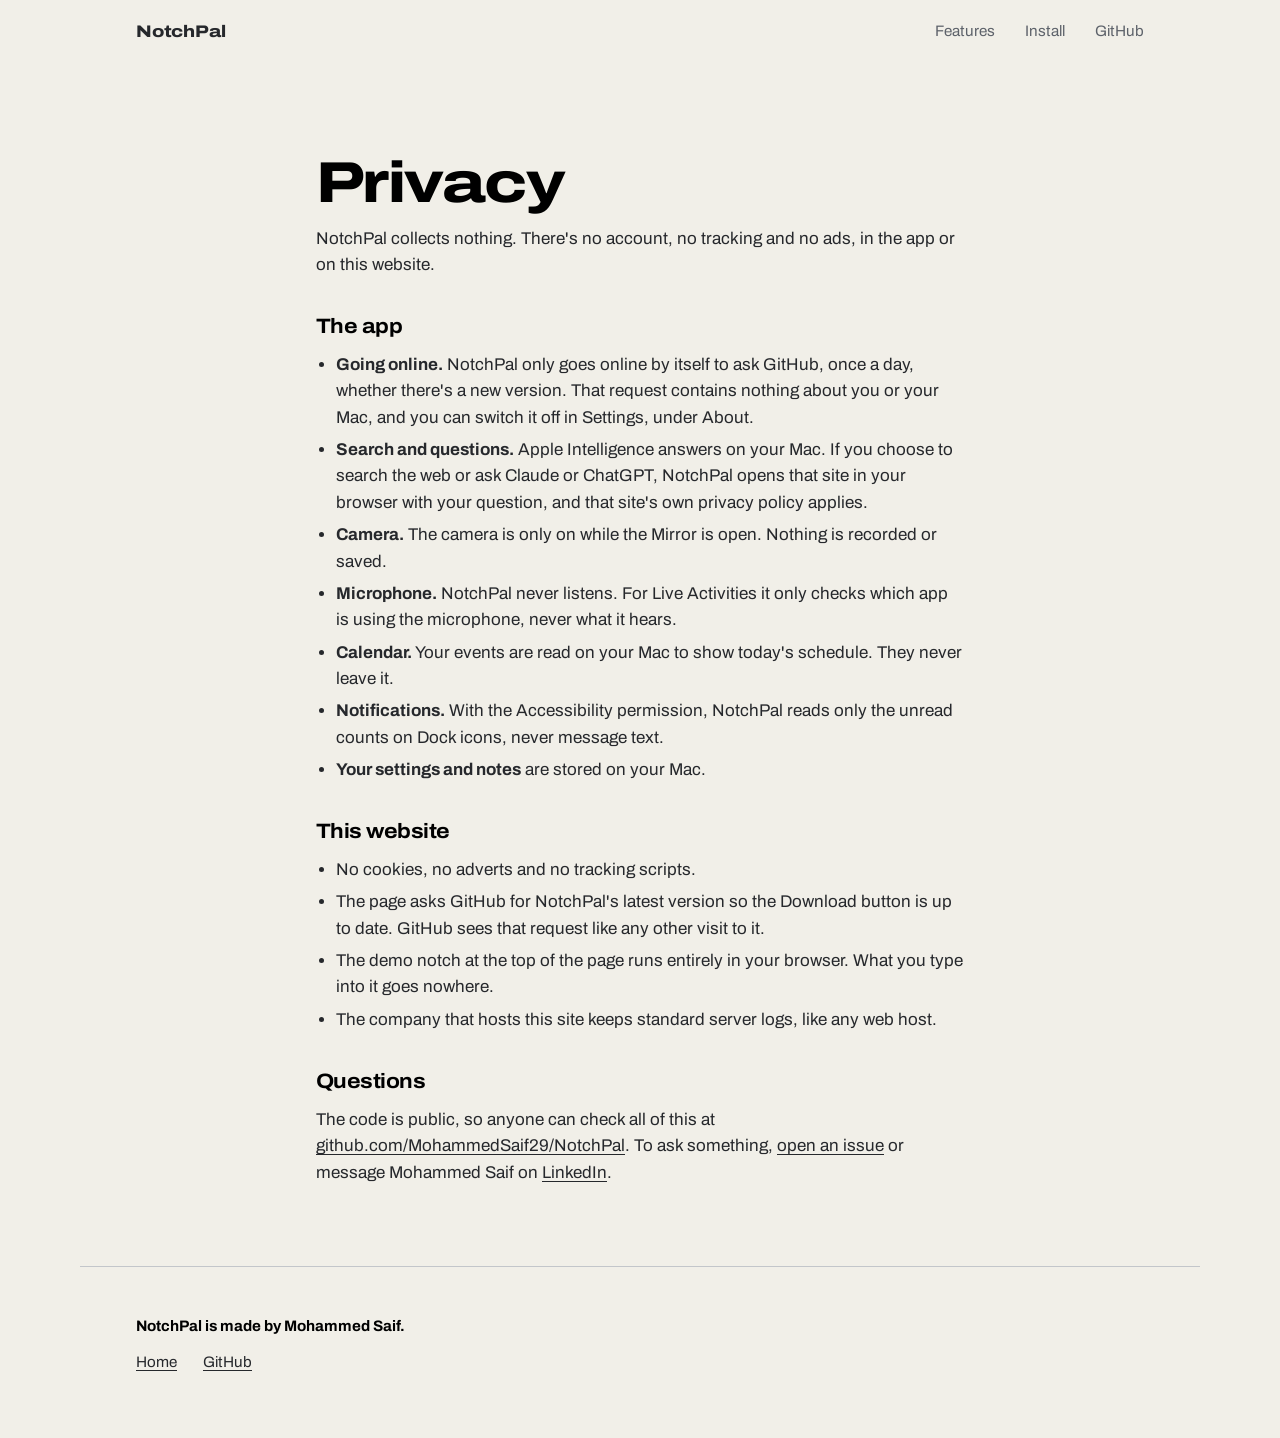
==== website/privacy.html @ 38410225 "Website: home page, privacy page and a readme One page: what NotchPal does, safety, install steps an" ====
<!doctype html>
<html lang="en">
<head>
  <meta charset="utf-8">
  <meta name="viewport" content="width=device-width, initial-scale=1">
  <title>Privacy · NotchPal</title>
  <meta name="description" content="NotchPal collects nothing: no account, no tracking and no ads. What the app and this website do and don't do with your data.">
  <link rel="canonical" href="https://getnotchpal.com/privacy.html">
  <link rel="icon" href="favicon.svg" type="image/svg+xml">
  <link rel="stylesheet" href="styles.css">
</head>
<body>
  <header class="top">
    <a class="wordmark" href="./" aria-label="NotchPal home">NotchPal</a>
    <nav aria-label="Main">
      <a href="./#features">Features</a>
      <a href="./#install">Install</a>
      <a href="https://github.com/MohammedSaif29/NotchPal">GitHub</a>
    </nav>
  </header>
  <main class="text-page">
    <h1>Privacy</h1>
    <p>NotchPal collects nothing. There's no account, no tracking and no ads, in the app or on this website.</p>

    <h2>The app</h2>
    <ul>
      <li><strong>Going online.</strong> NotchPal only goes online by itself to ask GitHub, once a day, whether there's a new version. That request contains nothing about you or your Mac, and you can switch it off in Settings, under About.</li>
      <li><strong>Search and questions.</strong> Apple Intelligence answers on your Mac. If you choose to search the web or ask Claude or ChatGPT, NotchPal opens that site in your browser with your question, and that site's own privacy policy applies.</li>
      <li><strong>Camera.</strong> The camera is only on while the Mirror is open. Nothing is recorded or saved.</li>
      <li><strong>Microphone.</strong> NotchPal never listens. For Live Activities it only checks which app is using the microphone, never what it hears.</li>
      <li><strong>Calendar.</strong> Your events are read on your Mac to show today's schedule. They never leave it.</li>
      <li><strong>Notifications.</strong> With the Accessibility permission, NotchPal reads only the unread counts on Dock icons, never message text.</li>
      <li><strong>Your settings and notes</strong> are stored on your Mac.</li>
    </ul>

    <h2>This website</h2>
    <ul>
      <li>No cookies, no adverts and no tracking scripts.</li>
      <li>The page asks GitHub for NotchPal's latest version so the Download button is up to date. GitHub sees that request like any other visit to it.</li>
      <li>The demo notch at the top of the page runs entirely in your browser. What you type into it goes nowhere.</li>
      <li>The company that hosts this site keeps standard server logs, like any web host.</li>
    </ul>

    <h2>Questions</h2>
    <p>The code is public, so anyone can check all of this at <a href="https://github.com/MohammedSaif29/NotchPal">github.com/MohammedSaif29/NotchPal</a>. To ask something, <a href="https://github.com/MohammedSaif29/NotchPal/issues/new/choose">open an issue</a> or message Mohammed Saif on <a href="https://www.linkedin.com/in/saif-mohammed-939902335/">LinkedIn</a>.</p>
  </main>
  <footer class="foot">
    <p class="made">NotchPal is made by Mohammed Saif.</p>
    <nav aria-label="More">
      <a href="./">Home</a>
      <a href="https://github.com/MohammedSaif29/NotchPal">GitHub</a>
    </nav>
  </footer>
</body>
</html>
---- website/styles.css ----
/* NotchPal website. Ink wash: soft ivory paper, cool gray, charcoal, and the true black of the notch. */

@font-face {
  font-family: "Archivo";
  src: url("fonts/archivo-latin-variable.woff2") format("woff2");
  font-weight: 100 900;
  font-stretch: 62% 125%;
  font-display: swap;
}

:root {
  --paper: #f1efe8;
  --paper-high: #faf9f5;
  --mist: #d9dbdd;
  --rule: #c3c6ca;
  --gray: #5d626a;
  --charcoal: #26282c;
  --ink: #000;
  --notch-w: 200px;
  --notch-h: 34px;
  --page: 1120px;
  --gutter: clamp(20px, 5vw, 56px);
}

* { box-sizing: border-box; }

html { scroll-behavior: smooth; scroll-padding-top: 72px; }

body {
  margin: 0;
  background: var(--paper);
  color: var(--charcoal);
  font-family: "Archivo", "Helvetica Neue", Arial, sans-serif;
  font-size: 1.0625rem;
  line-height: 1.55;
  -webkit-font-smoothing: antialiased;
}

h1, h2, h3, p, dl, dd, ol, ul, figure { margin: 0; padding: 0; }
img { display: block; max-width: 100%; height: auto; }
a { color: inherit; text-underline-offset: 0.18em; text-decoration-thickness: 1px; }
a:hover { text-decoration-thickness: 2px; }
:focus-visible { outline: 2px solid var(--charcoal); outline-offset: 3px; border-radius: 4px; }

.sr-only {
  position: absolute; width: 1px; height: 1px; overflow: hidden;
  clip-path: inset(50%); white-space: nowrap;
}
.skip {
  position: absolute; left: 12px; top: -60px; z-index: 60;
  background: var(--ink); color: var(--paper); padding: 10px 14px; border-radius: 10px;
}
.skip:focus { top: 46px; }

kbd {
  display: inline-block; min-width: 1.7em; padding: 0.05em 0.45em;
  font: inherit; font-size: 0.86em; font-weight: 600; text-align: center;
  background: var(--paper-high); border: 1px solid var(--rule);
  border-bottom-width: 2px; border-radius: 6px;
}
code {
  font-family: ui-monospace, "SF Mono", Menlo, monospace; font-size: 0.86em;
  background: var(--mist); padding: 0.12em 0.4em; border-radius: 5px; overflow-wrap: anywhere;
}

/* ---------- Page frame ---------- */

.top, main > section, .foot {
  max-width: var(--page);
  margin-inline: auto;
  padding-inline: var(--gutter);
}

.top {
  display: flex; align-items: center; justify-content: space-between;
  height: 64px;
}
.wordmark {
  font-weight: 800; font-stretch: 118%; font-size: 1.05rem;
  letter-spacing: -0.01em; text-decoration: none;
}
.top nav { display: flex; gap: clamp(14px, 2.4vw, 30px); font-size: 0.95rem; }
.top nav a { text-decoration: none; color: var(--gray); }
.top nav a:hover { color: var(--ink); }

/* ---------- Hero ---------- */

.hero { padding-top: clamp(72px, 13vh, 150px); padding-bottom: clamp(64px, 10vh, 120px); }
.hero h1 {
  max-width: 11ch;
  font-size: clamp(2.9rem, 9.2vw, 7.4rem);
  font-weight: 800; font-stretch: 125%;
  line-height: 0.94; letter-spacing: -0.035em;
  color: var(--ink);
}
.lead {
  max-width: 58ch; margin-top: clamp(24px, 4vh, 40px);
  font-size: clamp(1.1rem, 1.5vw, 1.3rem); line-height: 1.5;
}
.cta { display: flex; flex-wrap: wrap; align-items: center; gap: 14px 22px; margin-top: 32px; }
.button {
  display: inline-block; padding: 15px 28px;
  background: var(--ink); color: var(--paper-high);
  font-weight: 650; font-stretch: 108%; text-decoration: none;
  border-radius: 999px;
  transition: transform 0.15s ease;
}
.button:hover { transform: translateY(-2px); }
.button:active { transform: translateY(0); }
.fine { font-size: 0.9rem; color: var(--gray); }
.try { margin-top: 44px; font-size: 0.98rem; color: var(--gray); }
.try-touch, .try-keys { display: none; }
@media (hover: hover) and (pointer: fine) { .try-keys { display: inline; } }
@media (hover: none) { .try-pointer { display: none; } .try-touch { display: inline; } }

/* ---------- Features ---------- */

main h2 {
  font-size: clamp(1.7rem, 3.4vw, 2.7rem);
  font-weight: 750; font-stretch: 116%;
  line-height: 1.05; letter-spacing: -0.025em; color: var(--ink);
}
main > section { padding-block: clamp(48px, 8vh, 96px); }

.feature {
  display: grid; align-items: center;
  grid-template-columns: minmax(0, 1.25fr) minmax(0, 1fr);
  gap: clamp(28px, 5vw, 72px);
}
.feature-flip { grid-template-columns: minmax(0, 1fr) minmax(0, 1.25fr); }
.feature-flip .screen { order: 2; }
.copy p { margin-top: 18px; max-width: 46ch; }
.copy .fine { margin-top: 14px; }

.screen {
  background: var(--mist); border-radius: 22px; overflow: hidden;
}
.screen img { width: 100%; }

.screen-live { aspect-ratio: 5 / 2; position: relative; }
.live-scene { position: absolute; inset: 0; display: flex; justify-content: center; align-items: flex-start; gap: 8px; }
.live-notch {
  display: flex; align-items: center; justify-content: space-between;
  width: min(58%, 300px); height: 44px; padding: 0 16px;
  background: var(--ink); color: #fff; border-radius: 0 0 14px 14px;
  font-weight: 650; font-variant-numeric: tabular-nums;
}
.live-drop {
  width: 44px; height: 44px; margin-top: 0; padding: 9px;
  background: var(--ink); border-radius: 0 0 22px 22px;
}
.live-drop .art { width: 26px; height: 26px; }

.more h2 { max-width: 16ch; }
.more-list {
  display: grid; grid-template-columns: repeat(auto-fit, minmax(240px, 1fr));
  gap: 0 clamp(24px, 4vw, 56px); margin-top: 36px;
}
.more-list > div { padding: 18px 0; border-top: 1px solid var(--rule); }
.more-list dt { font-weight: 700; color: var(--ink); }
.more-list dd { margin-top: 4px; color: var(--gray); font-size: 0.98rem; }
.strip img { aspect-ratio: 5 / 2; object-fit: cover; }
.strip { display: grid; grid-template-columns: repeat(3, 1fr); gap: 16px; margin-top: 40px; }

/* ---------- Safety: the page inverts to charcoal ---------- */

main > .safety {
  max-width: none; background: var(--charcoal); color: var(--paper);
  padding-inline: max(var(--gutter), calc((100vw - var(--page)) / 2 + var(--gutter)));
}
.safety h2, .safety h3 { color: var(--paper-high); }
.safety-points {
  display: grid; grid-template-columns: repeat(auto-fit, minmax(250px, 1fr));
  gap: clamp(24px, 4vw, 56px); margin-top: 36px;
}
.safety h3 { font-size: 1.15rem; font-weight: 700; font-stretch: 110%; }
.safety-points p { margin-top: 10px; color: #c9ccd1; }
.fingerprint { margin-top: 40px; padding-top: 22px; border-top: 1px solid #45484e; color: #c9ccd1; font-size: 0.95rem; max-width: 78ch; }
.safety code { background: #3a3d43; color: var(--paper-high); }
.safety :focus-visible { outline-color: var(--paper); }

/* ---------- Install and questions ---------- */

.steps { counter-reset: step; list-style: none; margin-top: 30px; max-width: 70ch; }
.steps li {
  counter-increment: step; position: relative;
  padding: 16px 0 16px 58px; border-top: 1px solid var(--rule);
}
.steps li::before {
  content: counter(step); position: absolute; left: 0; top: 13px;
  width: 36px; height: 36px; display: grid; place-items: center;
  background: var(--ink); color: var(--paper-high); border-radius: 50%;
  font-weight: 700; font-size: 0.95rem;
}
.steps strong { color: var(--ink); }
.install > p { margin-top: 22px; max-width: 70ch; }

.faq details { border-top: 1px solid var(--rule); max-width: 78ch; }
.faq details:last-of-type { border-bottom: 1px solid var(--rule); }
.faq h2 { margin-bottom: 30px; }
.faq summary {
  cursor: pointer; padding: 18px 34px 18px 0; position: relative;
  font-weight: 650; color: var(--ink); list-style: none;
}
.faq summary::-webkit-details-marker { display: none; }
.faq summary::after {
  content: ""; position: absolute; right: 6px; top: 50%; width: 9px; height: 9px;
  border-right: 2px solid var(--charcoal); border-bottom: 2px solid var(--charcoal);
  transform: translateY(-70%) rotate(45deg); transition: transform 0.2s ease;
}
.faq details[open] summary::after { transform: translateY(-30%) rotate(-135deg); }
.faq details p { padding: 0 0 20px; max-width: 64ch; color: var(--gray); }

/* ---------- Footer ---------- */

.foot { padding-block: 48px 64px; border-top: 1px solid var(--rule); font-size: 0.95rem; }
.foot nav { display: flex; flex-wrap: wrap; gap: 8px 26px; margin-top: 12px; }
.made { font-weight: 700; color: var(--ink); }
.legal { margin-top: 22px; color: var(--gray); font-size: 0.85rem; max-width: 80ch; }

/* ---------- Text pages (privacy) ---------- */

.text-page { max-width: 760px; margin-inline: auto; padding: clamp(64px, 10vh, 110px) var(--gutter) 80px; }
.text-page h1 { font-size: clamp(2.2rem, 6vw, 3.6rem); font-weight: 800; font-stretch: 122%; line-height: 1; letter-spacing: -0.03em; color: var(--ink); }
.text-page h2 { font-size: 1.3rem; font-weight: 700; font-stretch: 110%; margin-top: 38px; color: var(--ink); }
.text-page p, .text-page ul { margin-top: 14px; }
.text-page ul { padding-left: 1.2em; }
.text-page li { margin-top: 6px; }

/* ---------- The island ---------- */

.island { position: fixed; inset: 0 0 auto 0; height: 0; z-index: 50; color: #fff; }
.island-ink, .island-intro {
  position: absolute; top: 0; left: 50%; transform: translateX(-50%);
  pointer-events: none; overflow: visible;
}
.island-ink { display: none; }
.island-ink rect, .island-ink circle { fill: var(--ink); }
.island-intro path {
  fill: none; stroke: var(--gray); stroke-width: 2; stroke-linecap: round;
  stroke-dasharray: 1; stroke-dashoffset: 1;
  animation: trace 1.1s 0.25s cubic-bezier(0.6, 0, 0.2, 1) forwards, fade-out 0.5s 1.5s ease forwards;
}
@keyframes trace { to { stroke-dashoffset: 0; } }
@keyframes fade-out { to { opacity: 0; } }

.notch {
  position: absolute; top: 0; left: 50%; width: var(--notch-w); height: var(--notch-h);
  margin-left: calc(var(--notch-w) / -2); padding: 0 12px;
  display: flex; align-items: center; justify-content: space-between;
  background: var(--ink); color: #fff; border: 0; border-radius: 0 0 11px 11px;
  font: inherit; cursor: pointer;
  transition: width 0.3s cubic-bezier(0.3, 1.4, 0.5, 1), margin-left 0.3s cubic-bezier(0.3, 1.4, 0.5, 1), height 0.3s cubic-bezier(0.3, 1.4, 0.5, 1);
}
.notch:hover { width: calc(var(--notch-w) + 14px); margin-left: calc(var(--notch-w) / -2 - 7px); height: calc(var(--notch-h) + 3px); }
.notch:focus-visible { outline: 2px solid var(--charcoal); outline-offset: 3px; border-radius: 0 0 11px 11px; }
.notch-lead, .notch-trail { display: flex; align-items: center; }

.art {
  display: block; border-radius: 28%;
  background:
    radial-gradient(circle at 30% 28%, #ffd9a0 0 18%, transparent 19%),
    linear-gradient(160deg, #f4a259 0%, #e76f51 45%, #5b3a6b 100%);
}
.art-small { width: 20px; height: 20px; }
.art-large { width: 56px; height: 56px; border-radius: 14px; flex: none; }

.wave { display: flex; align-items: center; gap: 2.5px; height: 16px; }
.wave i { width: 3px; height: 100%; border-radius: 2px; background: #f1b27a; transform-origin: center; animation: wave 1.1s ease-in-out infinite; }
.wave i:nth-child(2) { animation-delay: -0.35s; }
.wave i:nth-child(3) { animation-delay: -0.7s; }
.wave i:nth-child(4) { animation-delay: -0.2s; }
.wave-large { height: 22px; margin-left: auto; }
.wave-large i { width: 4px; }
@keyframes wave { 0%, 100% { transform: scaleY(0.35); } 50% { transform: scaleY(1); } }
.is-paused .wave i { animation-play-state: paused; }

.call-glyph { width: 17px; height: 17px; fill: #34c759; }
.call-time { font-size: 0.82rem; font-weight: 650; font-variant-numeric: tabular-nums; color: #34c759; }
.island[data-live="music"] .notch .call-glyph, .island[data-live="music"] .call-time { display: none; }
.island[data-live="call"] .notch .art, .island[data-live="call"] .notch .wave { display: none; }

.bubble {
  position: absolute; top: 0; left: calc(50% + var(--notch-w) / 2 + 8px);
  width: var(--notch-h); height: var(--notch-h); display: grid; place-items: center;
  background: var(--ink); border-radius: 0 0 50% 50%; opacity: 0; pointer-events: none;
}

.card {
  position: absolute; top: 0; left: 50%;
  width: min(560px, 100vw - 20px); margin-left: calc(min(560px, 100vw - 20px) / -2);
  background: var(--ink); border-radius: 26px; overflow: hidden;
  transform-origin: top center; visibility: hidden;
  box-shadow: 0 18px 40px rgba(0, 0, 0, 0.28);
}
.card :focus-visible { outline: 2px solid #fff; outline-offset: 2px; }
.island[data-state="closed"] .card { box-shadow: none; }
.card-home, .card-search { padding: 14px 16px 16px; }
.island:not([data-state="home"]) .card-home { display: none; }
.island:not([data-state="search"]) .card-search { display: none; }

.card-bar { display: flex; align-items: center; gap: 8px; }
.tabs { display: flex; gap: 4px; margin-right: auto; }
.tab { width: 34px; height: 28px; display: grid; place-items: center; border-radius: 10px; }
.tab.is-on { background: rgba(255, 255, 255, 0.16); }
.tab svg, .icon-button svg, .search-bar svg { width: 17px; height: 17px; fill: none; stroke: #d7d9dc; stroke-width: 1.9; stroke-linecap: round; stroke-linejoin: round; }
.clock { font-size: 0.86rem; font-weight: 600; color: #d7d9dc; font-variant-numeric: tabular-nums; }
.icon-button { width: 30px; height: 30px; display: grid; place-items: center; background: none; border: 0; border-radius: 50%; cursor: pointer; }
.icon-button:hover { background: rgba(255, 255, 255, 0.14); }
.orb {
  width: 22px; height: 22px; flex: none; border: 0; border-radius: 50%; cursor: pointer;
  background: conic-gradient(from 210deg, #ff6ac1, #b47cff, #4fb6ff, #6ff0d0, #ffd66b, #ff6ac1);
  box-shadow: inset 0 0 6px rgba(255, 255, 255, 0.75);
}
.orb-still { cursor: default; }

.card-home { display: grid; grid-template-columns: minmax(0, 1fr) 118px; gap: 12px; }
.card-home .card-bar { grid-column: 1 / -1; }
.player { background: #17181a; border-radius: 16px; padding: 12px 14px; }
.now { display: flex; align-items: center; gap: 12px; }
.track { min-width: 0; display: grid; }
.track strong { font-size: 0.98rem; white-space: nowrap; overflow: hidden; text-overflow: ellipsis; }
.track span { font-size: 0.84rem; color: #a3a7ad; }
.progress { display: flex; align-items: center; gap: 10px; margin-top: 12px; font-size: 0.72rem; color: #a3a7ad; font-variant-numeric: tabular-nums; }
.progress i { flex: 1; height: 5px; border-radius: 3px; background: #3a3c40; overflow: hidden; }
.progress b { display: block; width: 46%; height: 100%; background: #e8e9eb; border-radius: 3px; }
.controls { display: flex; align-items: center; gap: 10px; margin-top: 10px; }
.control { width: 32px; height: 32px; display: grid; place-items: center; background: #2b2d30; border: 0; border-radius: 50%; cursor: pointer; }
.control svg { width: 16px; height: 16px; fill: #e8e9eb; }
.control-main { width: 40px; height: 40px; background: #e8e9eb; }
.control-main svg { width: 19px; height: 19px; fill: #000; }
.play-glyph { display: none; }
.is-paused .play-glyph { display: inline; }
.is-paused .pause-glyph { display: none; }
.side { display: grid; grid-template-rows: 1fr auto; gap: 10px; font-size: 0.86rem; font-weight: 650; }
.airdrop { display: grid; place-items: center; border: 1.5px dashed #54575c; border-radius: 16px; color: #d7d9dc; }
.battery { display: flex; align-items: center; justify-content: center; gap: 8px; padding: 9px; background: #17181a; border-radius: 14px; }
.battery i { width: 16px; height: 16px; border-radius: 50%; border: 3px solid #e8e9eb; border-left-color: #55585d; }

.search-bar { display: flex; align-items: center; gap: 10px; padding: 9px 12px; background: #1b1c1e; border-radius: 14px; }
.search-bar input {
  flex: 1; min-width: 0; background: none; border: 0; outline: 0; color: #fff;
  font: inherit; font-size: 1.05rem; font-weight: 550;
}
.search-bar input:focus-visible { outline: none; }
.search-bar:focus-within { box-shadow: 0 0 0 1.5px #6b6f76; }
.search-bar input::placeholder { color: #7d8187; }
.results { list-style: none; margin-top: 8px; }
.results li { display: grid; grid-template-columns: 30px 1fr; align-items: center; column-gap: 10px; padding: 7px 10px; border-radius: 11px; cursor: pointer; }
.results li[aria-selected="true"] { background: rgba(255, 255, 255, 0.15); }
.results .glyph { grid-row: span 2; width: 30px; height: 30px; display: grid; place-items: center; background: #2b2d30; border-radius: 8px; font-weight: 700; font-size: 0.9rem; }
.results strong { font-size: 0.95rem; font-weight: 650; line-height: 1.25; }
.results small { font-size: 0.78rem; color: #a3a7ad; line-height: 1.25; }
.answer { margin: 8px 4px 0; font-size: 0.9rem; color: #d7d9dc; }
.answer:empty { display: none; }

/* ---------- Small screens ---------- */

@media (max-width: 760px) {
  :root { --notch-w: 150px; }
  .top { height: auto; padding-top: 52px; }
  .feature, .feature-flip { grid-template-columns: 1fr; }
  .feature-flip .screen { order: 0; }
  .strip { grid-template-columns: 1fr; }
  .card-home { grid-template-columns: 1fr; }
  .side { display: none; }
  .tabs .tab:nth-child(n + 4) { display: none; }
}
@media (max-width: 420px) {
  .top nav a:nth-child(2) { display: none; }
}

@media (prefers-reduced-motion: reduce) {
  html { scroll-behavior: auto; }
  .island-intro { display: none; }
  .wave i { animation: none; }
  .notch, .button { transition: none; }
}
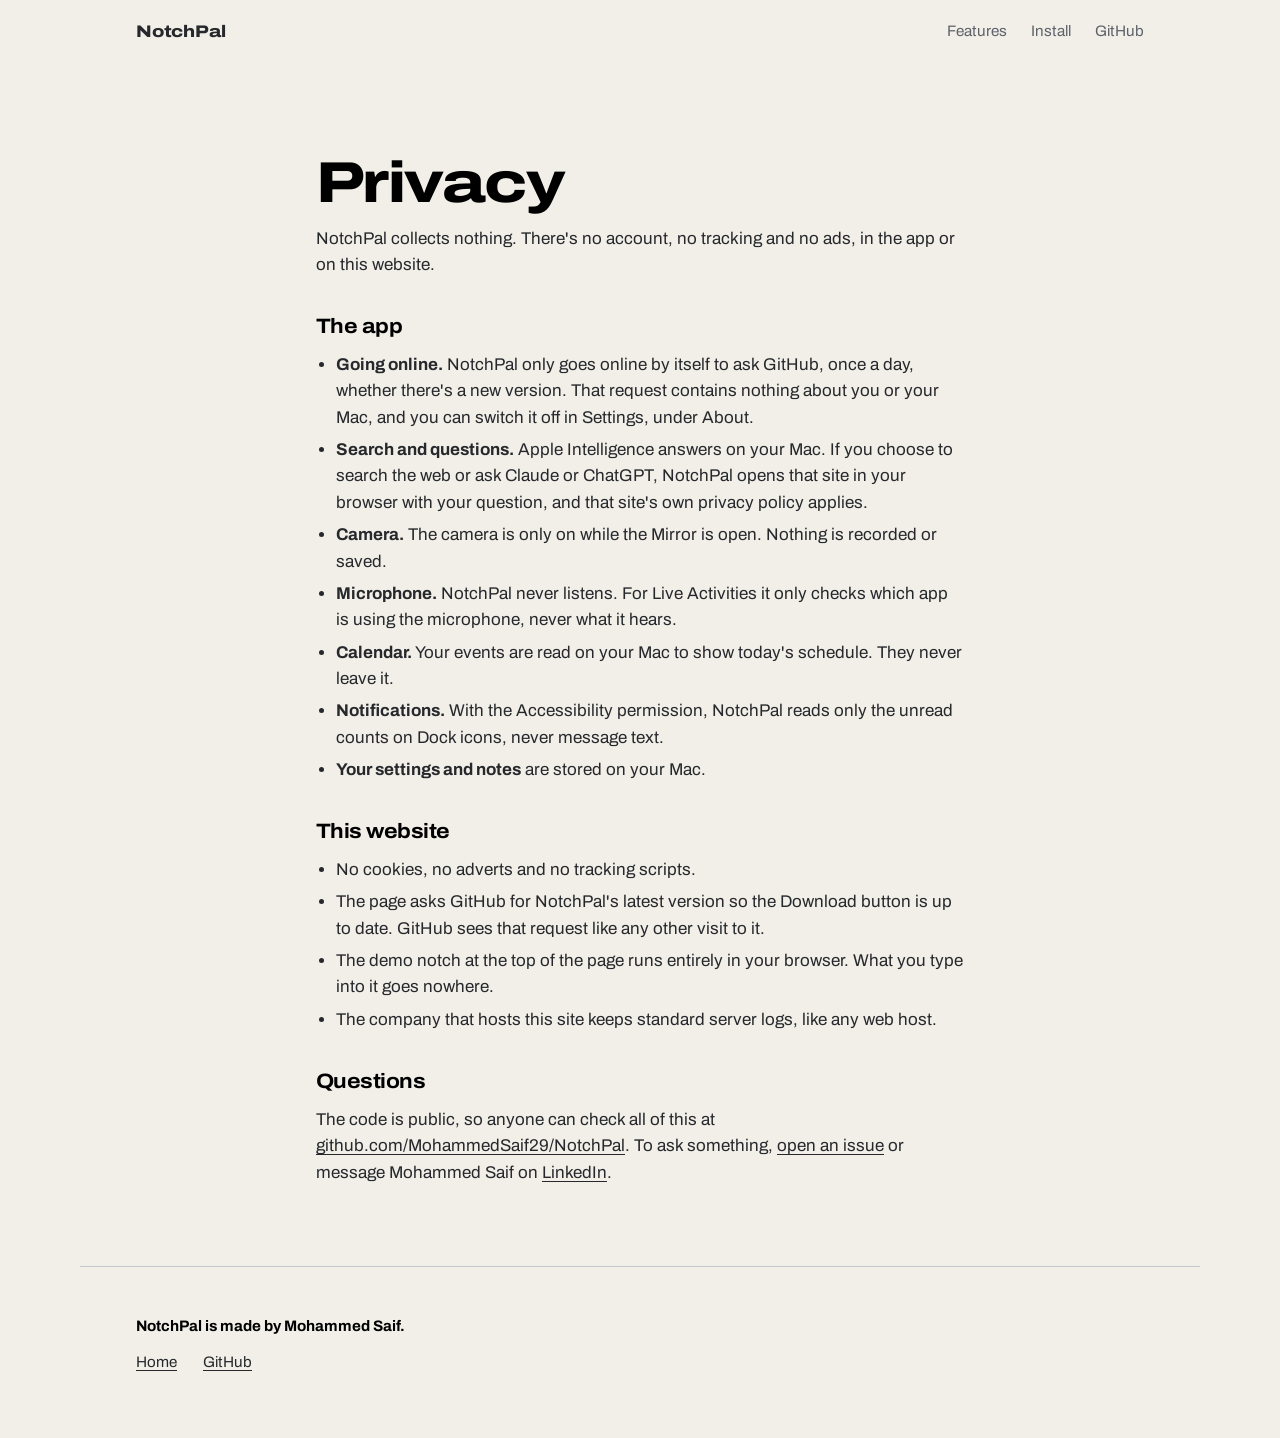
==== commit 55c26610: "Website: move to notchpal.mohammedsaif.dev Canonical links, sitemap, robots, share image and structu" ====
--- a/website/privacy.html
+++ b/website/privacy.html
@@ -5,7 +5,7 @@
   <meta name="viewport" content="width=device-width, initial-scale=1">
   <title>Privacy · NotchPal</title>
   <meta name="description" content="NotchPal collects nothing: no account, no tracking and no ads. What the app and this website do and don't do with your data.">
-  <link rel="canonical" href="https://getnotchpal.com/privacy.html">
+  <link rel="canonical" href="https://notchpal.mohammedsaif.dev/privacy.html">
   <link rel="icon" href="favicon.svg" type="image/svg+xml">
   <link rel="stylesheet" href="styles.css">
 </head>
--- a/website/styles.css
+++ b/website/styles.css
@@ -79,7 +79,7 @@
   font-weight: 800; font-stretch: 118%; font-size: 1.05rem;
   letter-spacing: -0.01em; text-decoration: none;
 }
-.top nav { display: flex; gap: clamp(14px, 2.4vw, 30px); font-size: 0.95rem; }
+.top nav { display: flex; gap: clamp(14px, 2vw, 24px); font-size: 0.95rem; }
 .top nav a { text-decoration: none; color: var(--gray); }
 .top nav a:hover { color: var(--ink); }
 
@@ -356,9 +356,13 @@
 
 /* ---------- Small screens ---------- */
 
+/* Below this width the menu would sit under the notch and its droplet, so it moves down. */
+@media (max-width: 1000px) {
+  .top { height: auto; padding-top: 52px; }
+}
+
 @media (max-width: 760px) {
   :root { --notch-w: 150px; }
-  .top { height: auto; padding-top: 52px; }
   .feature, .feature-flip { grid-template-columns: 1fr; }
   .feature-flip .screen { order: 0; }
   .strip { grid-template-columns: 1fr; }
@@ -367,7 +371,7 @@
   .tabs .tab:nth-child(n + 4) { display: none; }
 }
 @media (max-width: 420px) {
-  .top nav a:nth-child(2) { display: none; }
+  .top nav a:nth-child(2), .top nav a:nth-child(3) { display: none; }
 }
 
 @media (prefers-reduced-motion: reduce) {
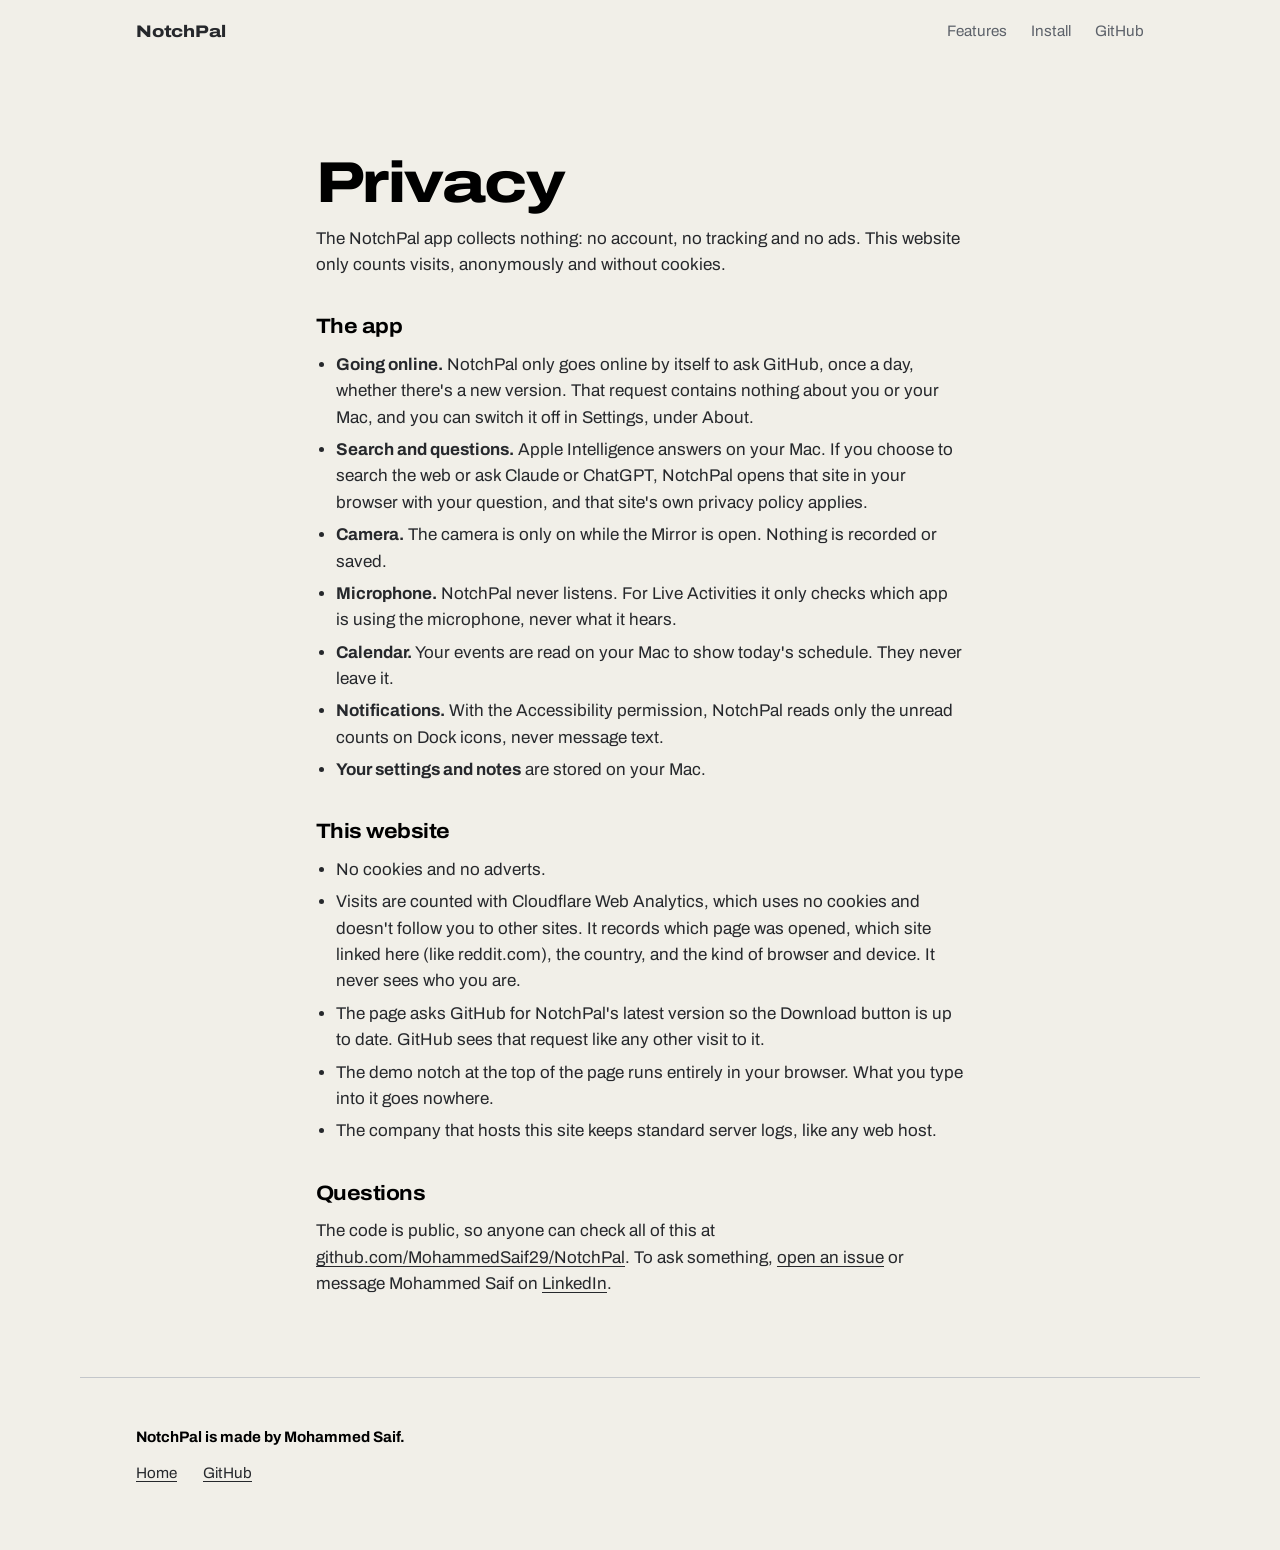
==== commit 3a74eaba: "Website: count visits with Cloudflare Web Analytics Cookie-free and no cross-site tracking. The secu" ====
--- a/website/privacy.html
+++ b/website/privacy.html
@@ -20,7 +20,7 @@
   </header>
   <main class="text-page">
     <h1>Privacy</h1>
-    <p>NotchPal collects nothing. There's no account, no tracking and no ads, in the app or on this website.</p>
+    <p>The NotchPal app collects nothing: no account, no tracking and no ads. This website only counts visits, anonymously and without cookies.</p>
 
     <h2>The app</h2>
     <ul>
@@ -35,7 +35,8 @@
 
     <h2>This website</h2>
     <ul>
-      <li>No cookies, no adverts and no tracking scripts.</li>
+      <li>No cookies and no adverts.</li>
+      <li>Visits are counted with Cloudflare Web Analytics, which uses no cookies and doesn't follow you to other sites. It records which page was opened, which site linked here (like reddit.com), the country, and the kind of browser and device. It never sees who you are.</li>
       <li>The page asks GitHub for NotchPal's latest version so the Download button is up to date. GitHub sees that request like any other visit to it.</li>
       <li>The demo notch at the top of the page runs entirely in your browser. What you type into it goes nowhere.</li>
       <li>The company that hosts this site keeps standard server logs, like any web host.</li>
@@ -51,5 +52,7 @@
       <a href="https://github.com/MohammedSaif29/NotchPal">GitHub</a>
     </nav>
   </footer>
+  <!-- Cloudflare Web Analytics: counts visits with no cookies and no tracking across sites. -->
+  <script type="module" src="https://static.cloudflareinsights.com/beacon.min.js" data-cf-beacon='{"token": "f49320158de54cc093dbb9b8bc112123"}'></script>
 </body>
 </html>
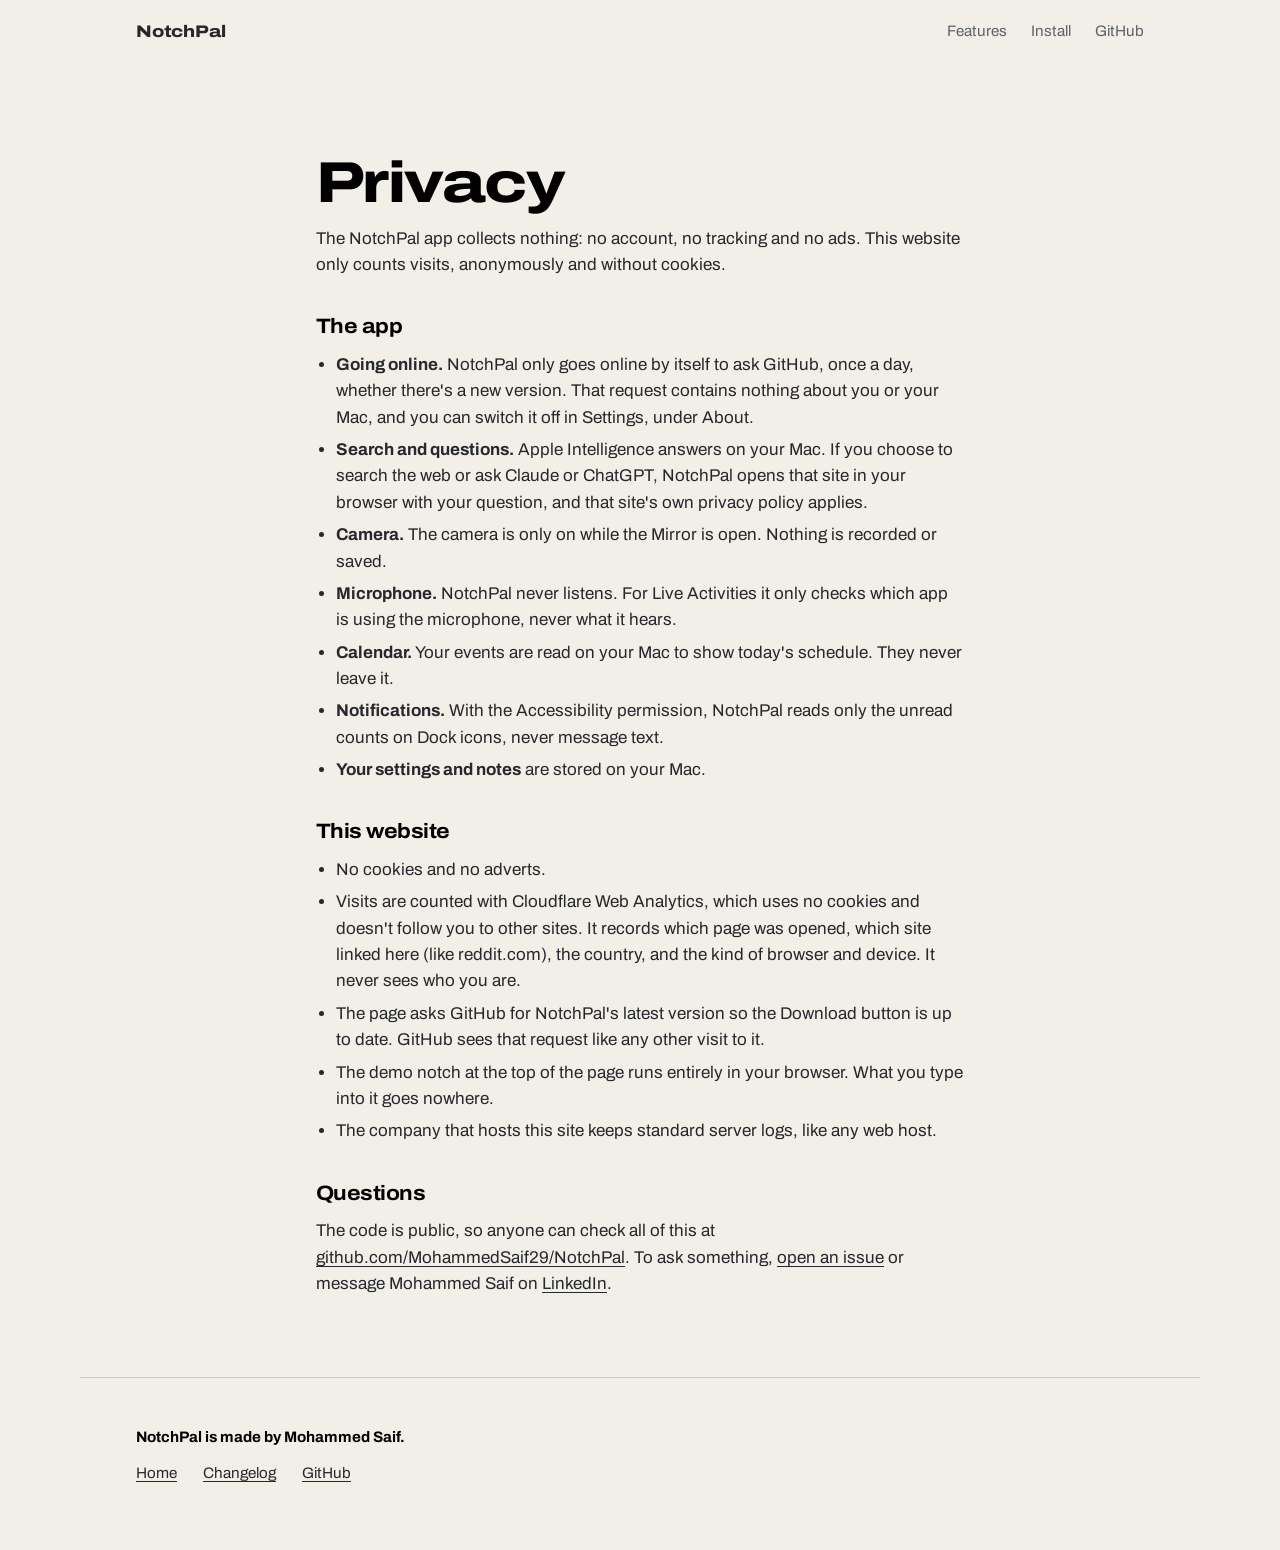
==== commit 197827fc: "Website: a changelog page with every release changelog.html lists all seven releases, newest first, " ====
--- a/website/privacy.html
+++ b/website/privacy.html
@@ -49,6 +49,7 @@
     <p class="made">NotchPal is made by Mohammed Saif.</p>
     <nav aria-label="More">
       <a href="./">Home</a>
+      <a href="changelog.html">Changelog</a>
       <a href="https://github.com/MohammedSaif29/NotchPal">GitHub</a>
     </nav>
   </footer>
--- a/website/styles.css
+++ b/website/styles.css
@@ -226,6 +226,12 @@
 .text-page p, .text-page ul { margin-top: 14px; }
 .text-page ul { padding-left: 1.2em; }
 .text-page li { margin-top: 6px; }
+
+/* Changelog: one block per release, newest first */
+.changelog .release { margin-top: 44px; padding-top: 30px; border-top: 1px solid var(--rule); }
+.changelog .release h2 { margin-top: 0; }
+.changelog .release h2 span { display: block; margin-top: 4px; font-weight: 500; font-stretch: 100%; color: var(--charcoal); }
+.changelog .released { margin-top: 6px; color: var(--gray); font-size: 0.95rem; }
 
 /* ---------- The island ---------- */
 
